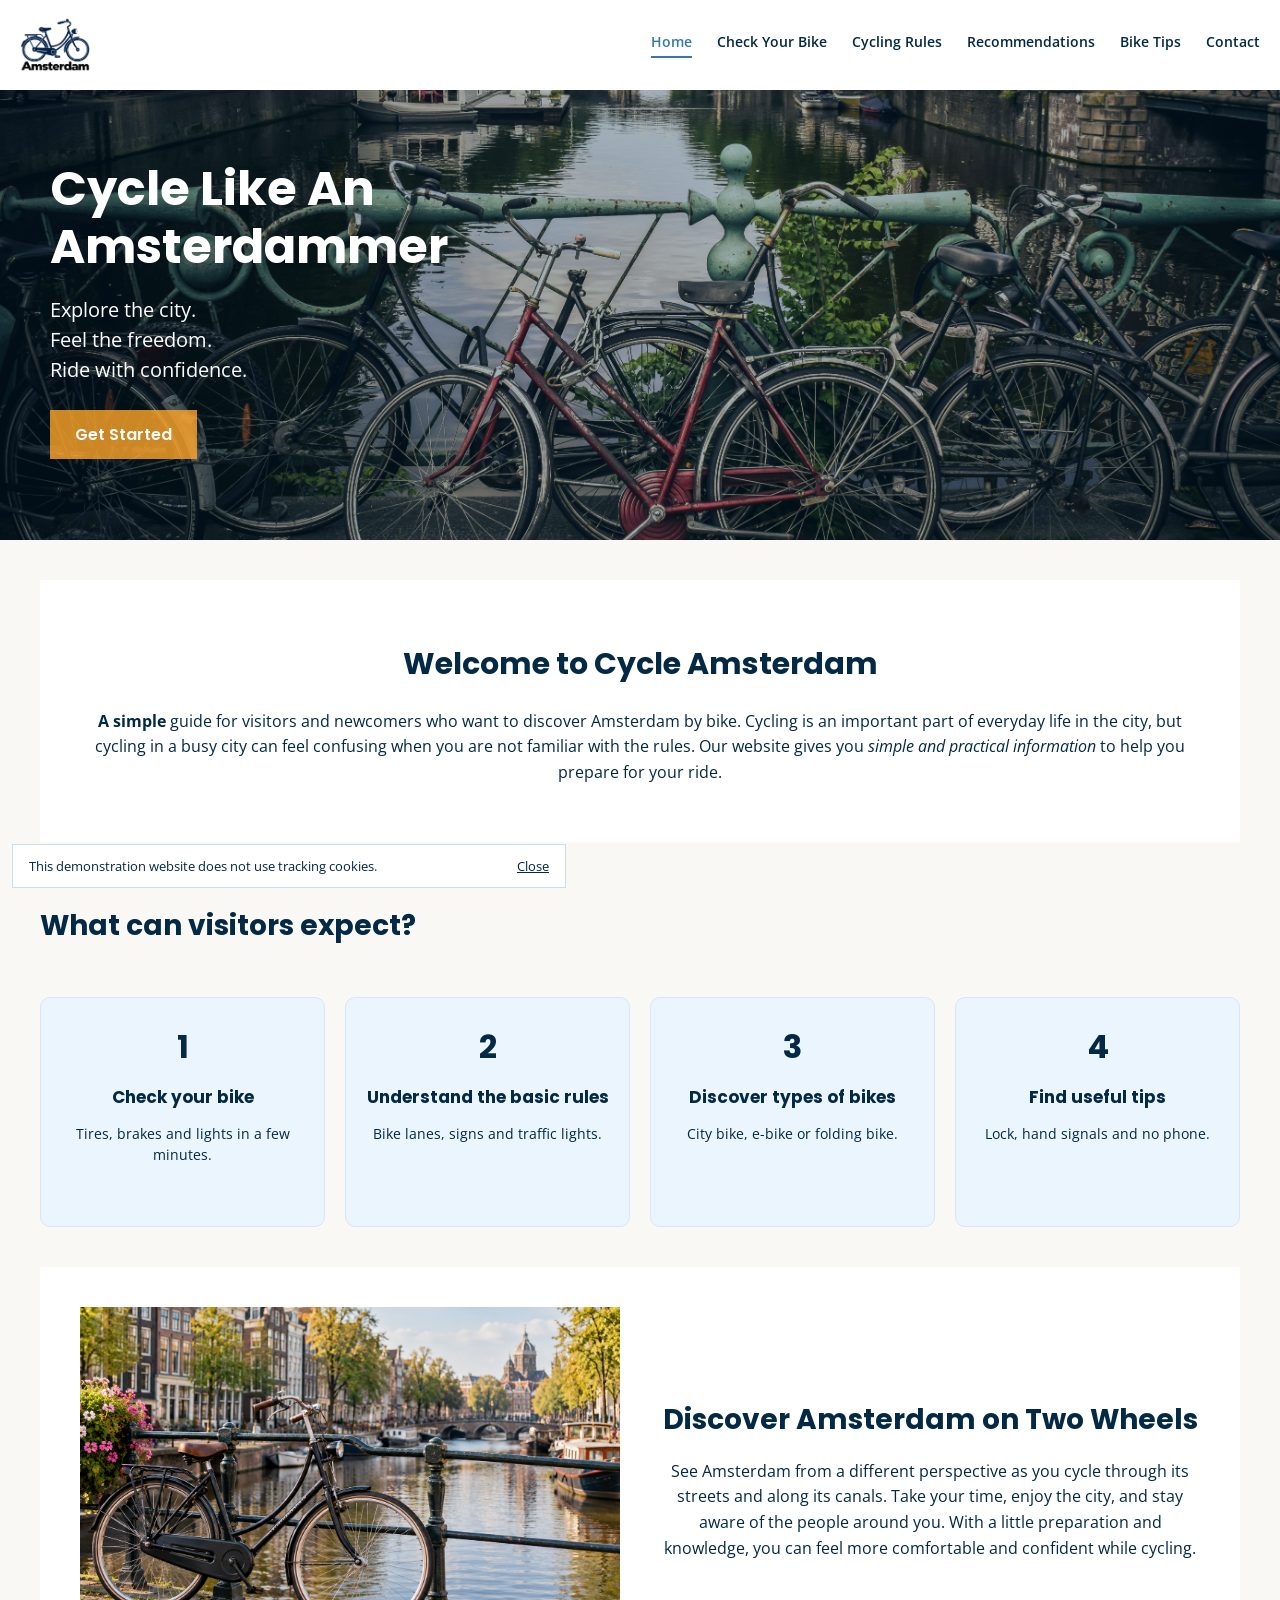
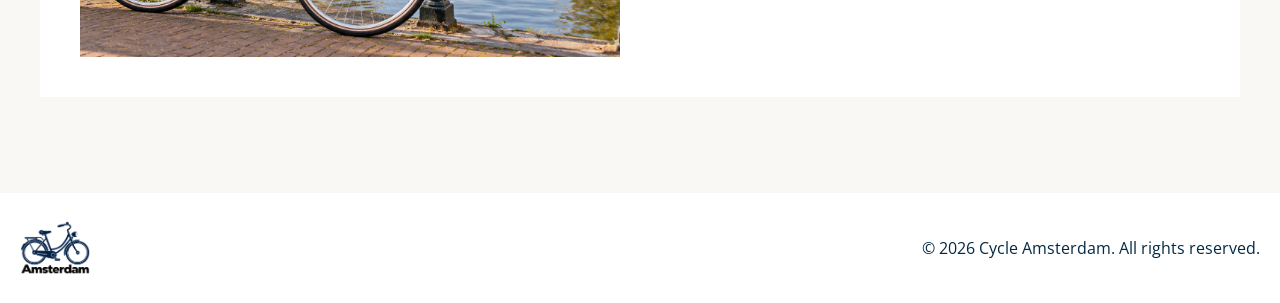
==== index.html @ a6def0d4 "update" ====
<!DOCTYPE html>
<html lang="en">

<head>
	<meta charset="UTF-8">
	<meta name="viewport" content="width=device-width, initial-scale=1.0">

	<title>Home | Cycle Amsterdam</title>

	<meta name="description"
		content="Explore Amsterdam by bicycle with practical tips, safety rules, bike checks and recommendations for visitors and newcomers.">
	<meta name="keywords" content="Amsterdam, cycling, bicycles, safety, travel">
	<meta name="author" content="Marwan Alhatrashi">

	<link rel="icon" type="image/png" href="img/Logo.png">
	<link rel="stylesheet" type="text/css" href="css/style.css">

	<link rel="stylesheet" type="text/css"
		href="https://fonts.googleapis.com/css2?family=Poppins:wght@400;500;600;700&amp;display=swap">

	<link rel="stylesheet" type="text/css"
		href="https://fonts.googleapis.com/css2?family=Open+Sans:wght@400;500;600;700&amp;display=swap">
</head>

<body>

	<header>

		<a id="logo" href="index.html">
			<img src="img/Logo.png" alt="Bicycle logo" title="Cycle Amsterdam">
		</a>

		<nav>
			<a href="index.html" class="active">Home</a>
			<a href="check-your-bike.html">Check Your Bike</a>
			<a href="cycling-rules.html">Cycling Rules</a>
			<a href="recommendations.html">Recommendations</a>
			<a href="bike-tips.html">Bike Tips</a>
			<a href="contact.html">Contact</a>
		</nav>

		<details id="mobile-menu">

			<summary>&#9776;</summary>

			<nav id="mobile-links">
				<a href="index.html" class="active">Home</a>
				<a href="check-your-bike.html">Check Your Bike</a>
				<a href="cycling-rules.html">Cycling Rules</a>
				<a href="recommendations.html">Recommendations</a>
				<a href="bike-tips.html">Bike Tips</a>
				<a href="contact.html">Contact</a>
			</nav>

		</details>

	</header>


	<main>

		<section id="hero">

			<img src="img/home-banner.jpg" alt="Bikes parked along an Amsterdam canal" title="Cycling in Amsterdam">

			<h1>Cycle Like An Amsterdammer</h1>

			<p>Explore the city.</p>
			<p>Feel the freedom.</p>
			<p>Ride with confidence.</p>

			<a href="check-your-bike.html" class="button">
				Get Started
			</a>

		</section>


		<section id="welcome">

			<h2>Welcome to Cycle Amsterdam</h2>

			<p>
				<strong>A simple</strong> guide for visitors and newcomers who want to discover
				Amsterdam by bike. Cycling is an important part of everyday life
				in the city, but cycling in a busy city can feel confusing when
				you are not familiar with the rules. Our website gives you
				<em>simple and practical information</em> to help you prepare
				for your ride.
			</p>

		</section>


		<section id="info">

			<h2>What can visitors expect?</h2>

			<article id="box1">

				<p class="num">1</p>

				<h3>Check your bike</h3>

				<p class="description">
					Tires, brakes and lights in a few minutes.
				</p>

			</article>


			<article id="box2">

				<p class="num">2</p>

				<h3>Understand the basic rules</h3>

				<p class="description">
					Bike lanes, signs and traffic lights.
				</p>

			</article>


			<article id="box3">

				<p class="num">3</p>

				<h3>Discover types of bikes</h3>

				<p class="description">
					City bike, e-bike or folding bike.
				</p>

			</article>


			<article id="box4">

				<p class="num">4</p>

				<h3>Find useful tips</h3>

				<p class="description">
					Lock, hand signals and no phone.
				</p>

			</article>

		</section>


		<figure id="discover">

			<img src="img/home2.png" alt="A bicycle parked near an Amsterdam canal"
				title="Discover Amsterdam on Two Wheels">

			<figcaption>

				<h2>Discover Amsterdam on Two Wheels</h2>

				<p>
					See Amsterdam from a different perspective as you
					cycle through its streets and along its canals.
					Take your time, enjoy the city, and stay aware of
					the people around you. With a little preparation
					and knowledge, you can feel more comfortable and
					confident while cycling.
				</p>

			</figcaption>

		</figure>

	</main>


	<aside id="cookie-message">

		<a href="#cookie-message">Close</a>

		<p>
			This demonstration website does not use tracking cookies.
		</p>

	</aside>


	<footer>

		<img src="img/Logo.png" alt="Cycle Amsterdam logo" title="Cycle Amsterdam">

		<p>
			&copy; 2026 Cycle Amsterdam. All rights reserved.
		</p>

	</footer>

</body>

</html>
---- css/style.css ----
/* General Styles */

body {
    background-color: #FAF8F4;
    margin: 0;
    padding: 0;
    color: #032944;
    font-family: 'Open Sans', sans-serif;
}

header {
    display: flex;
    justify-content: space-between;
    align-items: center;
    background-color: white;
    padding: 10px 20px;
    margin: 0;
    position: relative;
}

#logo {
    display: flex;
    align-items: center;
    text-decoration: none;
}

#logo img {
    width: 70px;
    height: 70px;
    object-fit: contain;
}

nav {
    display: flex;
    gap: 25px;
}

nav a {
    text-decoration: none;
    color: #032944;
    font-family: 'Open Sans', sans-serif;
    font-size: 14px;
    font-weight: 600;
}

nav a:hover {
    color: #3579A8;
}

nav a.active,
#mobile-links a.active {
    color: #3579A8;
    border-bottom: 2px solid #3579A8;
    padding-bottom: 5px;
}

nav a:active {
    color: #3579A8;
}

#mobile-menu {
    display: none;
}


/* Home Page */

#hero {
    position: relative;
    height: 450px;
    padding: 0;
    background-color: #032944;
    color: white;
    margin-top: 0;
}

#hero img {
    position: absolute;
    top: 0;
    left: 0;
    width: 100%;
    height: 100%;
    object-fit: cover;
    object-position: center 79%;
    opacity: 0.65;
}

#hero h1 {
    position: relative;
    padding-top: 70px;
    padding-left: 50px;
    margin: 0;
    color: white;
    text-align: left;
    font-family: 'Poppins', sans-serif;
    font-weight: 700;
    font-size: 48px;
    line-height: 120%;
    max-width: 550px;
}

#hero p {
    position: relative;
    padding-left: 50px;
    color: white;
    text-align: left;
    font-family: 'Open Sans', sans-serif;
    font-size: 20px;
    font-weight: 400;
    line-height: 150%;
    margin: 0;
}

#hero p:first-of-type {
    margin-top: 20px;
}

.button {
    position: relative;
    display: inline-block;
    background-color: #FFA629CC;
    color: white;
    text-decoration: none;
    padding: 12px 25px;
    margin-left: 50px;
    margin-top: 25px;
    font-family: 'Poppins', sans-serif;
    font-size: 16px;
    font-weight: 600;
}

.button:hover {
    background-color: #032944;
}

#welcome {
    background-color: white;
    margin: 40px;
    padding: 40px;
}

#welcome h2 {
    color: #032944;
    text-align: center;
    font-family: 'Poppins', sans-serif;
    font-weight: 700;
    font-size: 30px;
    line-height: 130%;
}

#welcome p {
    color: #032944;
    text-align: center;
    font-family: 'Open Sans', sans-serif;
    font-weight: 400;
    font-size: 16px;
    line-height: 160%;
}

#welcome p::first-letter {
    font-weight: 700;
}

#info {
    display: grid;
    grid-template-columns: 1fr 1fr 1fr 1fr;
    gap: 20px;
    margin: 40px;
}

#info h2 {
    grid-column: 1 / 5;
    color: #032944;
    text-align: left;
    font-family: 'Poppins', sans-serif;
    font-size: 28px;
    font-weight: 700;
    margin-bottom: 30px;
}

#box1,
#box2,
#box3,
#box4 {
    background-color: #EAF5FD;
    padding: 25px 20px;
    min-height: 230px;
    box-sizing: border-box;
    text-align: center;
    border-radius: 10px;
}

#info > article {
    border-color: #d3e8f5;
    border-style: solid;
    border-width: 1px;
}

.num {
    color: #032944;
    font-family: 'Poppins', sans-serif;
    font-size: 32px;
    font-weight: 700;
    margin: 0 0 15px 0;
}

#box1 h3,
#box2 h3,
#box3 h3,
#box4 h3 {
    color: #032944;
    font-family: 'Poppins', sans-serif;
    font-size: 17px;
    font-weight: 700;
    line-height: 130%;
    margin: 0 0 15px 0;
}

.description {
    color: #032944;
    font-family: 'Open Sans', sans-serif;
    font-size: 14px;
    font-weight: 400;
    line-height: 150%;
    margin: 0;
}

#discover {
    display: grid;
    grid-template-columns: 1fr 1fr;
    align-items: center;
    gap: 40px;
    background-color: white;
    margin: 40px;
    padding: 40px;
    box-sizing: border-box;
}

#discover img {
    display: block;
    width: 100%;
    height: 350px;
    object-fit: cover;
    object-position: center bottom;
}

#discover h2 {
    color: #032944;
    font-size: 28px;
    font-weight: 700;
    font-family: 'Poppins', sans-serif;
    line-height: 130%;
    text-align: center;
    margin: 0 0 20px 0;
}

#discover p {
    color: #032944;
    font-size: 16px;
    font-weight: 400;
    font-family: 'Open Sans', sans-serif;
    line-height: 160%;
    margin: 0;
    text-align: center;
}


/* Check Your Bike */

#intro {
    background-color: #FAF8F4;
    margin: 0;
    padding: 0;
}

#intro img {
    display: block;
    width: 100%;
    height: 400px;
    object-fit: cover;
    object-position: center 65%;
}

#intro h1 {
    color: #032944;
    font-family: 'Poppins', sans-serif;
    font-size: 32px;
    font-weight: 700;
    margin: 20px 20px 10px 20px;
    text-align: center;
}

#intro p {
    color: #032944;
    font-family: 'Open Sans', sans-serif;
    font-size: 16px;
    line-height: 160%;
    margin: 0 20px;
    text-align: center;
}


/* Tires, Brakes and Lights */

#tires,
#brakes,
#lights {
    display: grid;
    grid-template-columns: 300px 1fr;
    column-gap: 20px;
    row-gap: 8px;
    align-content: center;
    background-color: #EAF5FD;
    margin: 15px 40px;
    padding: 15px;
    border-radius: 8px;
}

#tires img,
#brakes img,
#lights img {
    grid-column: 1;
    grid-row: 1 / 3;
    display: block;
    width: 100%;
    height: 180px;
    object-fit: cover;
    object-position: center;
    border-radius: 6px;
}

#tires h2,
#brakes h2,
#lights h2 {
    grid-column: 2;
    grid-row: 1;
    align-self: end;
    color: #032944;
    font-family: 'Poppins', sans-serif;
    font-size: 22px;
    font-weight: 700;
    margin: 0;
    text-align: center;
}

#tires p,
#brakes p,
#lights p {
    grid-column: 2;
    grid-row: 2;
    align-self: start;
    color: #032944;
    font-family: 'Open Sans', sans-serif;
    font-size: 15px;
    line-height: 150%;
    margin: 0;
    text-align: center;
}


/* Safety Reminder */

#safety-note {
    background-color: #EAF5FD;
    margin: 25px 40px 40px;
    padding: 20px;
    border-color: #c9dfed;
    border-style: solid;
    border-width: 1px;
    border-radius: 8px;
}

#safety-note h2 {
    font-family: 'Poppins', sans-serif;
    font-size: 22px;
    margin-top: 0;
    text-transform: uppercase;
}

#safety-note p {
    text-indent: 16px;
    letter-spacing: 0.16px;
    word-spacing: 0.8px;
    line-height: 1.6;
}

#safety-note ul {
    padding-left: 30px;
    margin-bottom: 0;
    line-height: 1.7;
}


/* Cycling Rules */

#rules-banner {
    display: block;
    width: 100%;
    height: 400px;
    object-fit: cover;
    object-position: center;
}

#rules-intro {
    display: grid;
    grid-template-columns: 1fr 1fr 1fr;
    gap: 40px;
    margin: 40px;
}

#rules-intro h1 {
    grid-column: 1 / 4;
    color: #032944;
    font-family: 'Poppins', sans-serif;
    font-size: 32px;
    font-weight: 700;
    margin: 0 0 10px 0;
    text-align: center;
}

#rules-intro > p {
    grid-column: 1 / 4;
    color: #032944;
    font-family: 'Open Sans', sans-serif;
    font-size: 16px;
    font-weight: 400;
    line-height: 160%;
    margin: 0;
    text-align: center;
}

#bike-lane,
#traffic-signs,
#traffic-light {
    text-align: center;
}

#bike-lane img,
#traffic-signs img,
#traffic-light img {
    display: block;
    width: 170px;
    height: 170px;
    object-fit: cover;
    border-radius: 50%;
    margin: 0 auto 20px auto;
}

#bike-lane h2,
#traffic-signs h2,
#traffic-light h2 {
    color: #032944;
    font-family: 'Poppins', sans-serif;
    font-size: 22px;
    font-weight: 700;
    margin: 0 0 15px 0;
}

#bike-lane p,
#traffic-signs p,
#traffic-light p {
    color: #032944;
    font-family: 'Open Sans', sans-serif;
    font-size: 15px;
    font-weight: 400;
    line-height: 160%;
    text-align: center;
    margin: 0;
}


/* Recommendations */

#recommendations-banner {
    display: block;
    width: 100%;
    height: 400px;
    object-fit: cover;
    object-position: center 80%;
}

#recommendations-intro {
    display: grid;
    grid-template-columns: 1fr 1fr 1fr;
    gap: 25px;
    margin: 40px;
}

#recommendations-intro h1 {
    grid-column: 1 / 4;
    color: #032944;
    font-family: 'Poppins', sans-serif;
    font-size: 32px;
    font-weight: 700;
    text-align: center;
    margin: 0 0 10px 0;
}

#recommendations-intro > p {
    grid-column: 1 / 4;
    color: #032944;
    font-family: 'Open Sans', sans-serif;
    font-size: 16px;
    line-height: 160%;
    text-align: center;
    margin: 0;
}

#city-bike,
#e-bike,
#folding-bike {
    background-color: #EAF5FD;
    padding: 15px;
    border-radius: 8px;
}

#city-bike img,
#e-bike img,
#folding-bike img {
    display: block;
    width: 100%;
    height: 200px;
    object-fit: cover;
    border-radius: 6px;
}

#city-bike h2,
#e-bike h2,
#folding-bike h2 {
    color: #032944;
    font-family: 'Poppins', sans-serif;
    font-size: 22px;
    font-weight: 700;
    text-align: center;
    margin: 15px 0 10px 0;
}

#city-bike p,
#e-bike p,
#folding-bike p {
    color: #032944;
    font-family: 'Open Sans', sans-serif;
    font-size: 15px;
    font-weight: 400;
    line-height: 160%;
    text-align: center;
    margin: 0;
}


/* Bike Tips */

#tips-banner {
    display: block;
    width: 100%;
    height: 400px;
    object-fit: cover;
    object-position: center 80%;
}

#tips-intro {
    display: grid;
    grid-template-columns: 1fr 1fr 1fr;
    gap: 25px;
    margin: 40px;
}

#tips-intro h1 {
    grid-column: 1 / 4;
    color: #032944;
    font-family: 'Poppins', sans-serif;
    font-size: 32px;
    font-weight: 700;
    text-align: center;
    margin: 0 0 10px 0;
}

#tips-intro > p {
    grid-column: 1 / 4;
    color: #032944;
    font-family: 'Open Sans', sans-serif;
    font-size: 16px;
    line-height: 160%;
    text-align: center;
    margin: 0;
}

#bike-lock,
#hand-signals,
#no-phone {
    background-color: #EAF5FD;
    padding: 15px;
    border-radius: 8px;
}

#bike-lock img,
#hand-signals img,
#no-phone img {
    display: block;
    width: 100%;
    height: 200px;
    object-fit: cover;
    border-radius: 6px;
}

#bike-lock h2,
#hand-signals h2,
#no-phone h2 {
    color: #032944;
    font-family: 'Poppins', sans-serif;
    font-size: 22px;
    font-weight: 700;
    text-align: center;
    margin: 15px 0 10px 0;
}

#bike-lock p,
#hand-signals p,
#no-phone p {
    color: #032944;
    font-family: 'Open Sans', sans-serif;
    font-size: 15px;
    font-weight: 400;
    line-height: 160%;
    text-align: center;
    margin: 0;
}


/* Contact */

#contact-banner {
    display: block;
    width: 100%;
    height: 400px;
    object-fit: cover;
    object-position: center 80%;
}

#contact-section {
    display: grid;
    grid-template-columns: minmax(0, 1fr) minmax(0, 1fr);
    grid-template-rows: max-content 1fr;
    align-items: start;
    column-gap: 40px;
    margin: 40px;
}

#contact-section h1 {
    grid-column: 1;
    grid-row: 1;
    color: #032944;
    font-family: 'Poppins', sans-serif;
    font-size: 32px;
    font-weight: 700;
    line-height: 130%;
    margin: 0 0 20px 0;
}

#contact-section > p {
    grid-column: 1;
    grid-row: 2;
    color: #032944;
    font-family: 'Open Sans', sans-serif;
    font-size: 16px;
    font-weight: 400;
    line-height: 160%;
    margin: 0;
}

#contact-form {
    grid-column: 2;
    grid-row: 1 / 3;
    min-width: 0;
    background-color: #EAF5FD;
    padding: 30px;
    border-radius: 10px;
    display: flex;
    flex-direction: column;
    gap: 10px;
}

#contact-form h2 {
    color: #032944;
    font-family: 'Poppins', sans-serif;
    font-size: 20px;
    font-weight: 600;
    margin: 0 0 12px 0;
}

#contact-form label {
    color: #032944;
    font-family: 'Open Sans', sans-serif;
    font-size: 15px;
    font-weight: 600;
}

#contact-form input,
#contact-form textarea {
    width: 100%;
    padding: 12px;
    background-color: white;
    border-color: #032944;
    border-style: solid;
    border-width: 1px;
    border-radius: 5px;
    box-sizing: border-box;
    font-family: 'Open Sans', sans-serif;
    font-size: 15px;
}

#contact-form textarea {
    height: 120px;
}

#contact-form input.send-button {
    display: block;
    width: 100%;
    box-sizing: border-box;
    background-color: #032944;
    color: white;
    font-family: 'Poppins', sans-serif;
    font-size: 16px;
    font-weight: 600;
    padding: 12px;
    border: none;
    border-radius: 5px;
    margin-top: 10px;
}

#contact-form input.send-button:hover {
    background-color: #FFA629;
    color: #032944;
}


/* Thank You Message */

#thank-you {
    display: none;
    position: fixed;
    top: 0;
    left: 0;
    width: 100%;
    height: 100%;
    background-color: transparent;
    align-items: center;
    justify-content: center;
    z-index: 100;
}

#thank-you:target {
    display: flex;
}

.popup {
    background-color: white;
    padding: 30px;
    width: 350px;
    max-width: 85%;
    text-align: center;
    border-radius: 10px;
    box-sizing: border-box;
    border-color: #ccddea;
    border-style: solid;
    border-width: 1px;
}

.popup h2 {
    color: #032944;
    font-family: 'Poppins', sans-serif;
    font-size: 24px;
}

.popup p {
    color: #032944;
    font-family: 'Open Sans', sans-serif;
    font-size: 16px;
    line-height: 1.6;
}

.close-button {
    display: inline-block;
    background-color: #032944;
    color: white;
    padding: 10px 25px;
    text-decoration: none;
    border-radius: 5px;
    margin-top: 15px;
}

.close-button:hover {
    background-color: #FFA629;
    color: #032944;
}


/* Footer */

footer {
    display: flex;
    align-items: center;
    justify-content: space-between;
    background-color: white;
    padding: 20px;
}

footer img {
    width: 70px;
    height: 70px;
    object-fit: contain;
}

footer p {
    color: #032944;
    font-family: 'Open Sans', sans-serif;
    font-size: 16px;
    font-weight: 400;
    text-align: right;
    margin: 0;
}


/* Cookie Message */

#cookie-message {
    position: sticky;
    bottom: 12px;
    max-width: 520px;
    margin: 12px;
    z-index: 9999;
    padding: 12px 16px;
    border-color: #ccddea;
    border-style: solid;
    border-width: 1px;
    background-color: white;
    font-size: 13px;
}

#cookie-message p {
    margin: 0;
}

#cookie-message a {
    float: right;
    color: #032944;
    margin-left: 15px;
}

#cookie-message:target {
    display: none;
}


/* Mobile Responsive */

@media screen and (max-width: 768px) {

    body {
        margin: 0;
        padding: 0;
    }

    header {
        display: flex;
        flex-direction: row;
        justify-content: space-between;
        align-items: center;
        padding: 10px 20px;
        gap: 0;
        position: relative;
    }

    #logo {
        display: flex;
        align-items: center;
    }

    #logo img {
        width: 50px;
        height: 50px;
    }

    nav {
        display: none;
    }

    #mobile-menu {
        display: block;
    }

    #mobile-menu summary {
        font-size: 28px;
        color: #032944;
        list-style: none;
    }

    #mobile-links {
        display: block;
        position: absolute;
        top: 100%;
        left: 0;
        width: 100%;
        background-color: white;
        padding: 30px 0;
        text-align: center;
        box-sizing: border-box;
        z-index: 10;
    }

    #mobile-links a {
        display: block;
        color: #032944;
        background-color: white;
        text-decoration: none;
        font-family: 'Open Sans', sans-serif;
        font-size: 16px;
        padding: 15px;
    }

    #mobile-links a:hover,
    #mobile-links a.active {
        color: #3579A8;
    }


    /* Home - Mobile */

    #hero {
        height: 300px;
    }

    #hero h1 {
        font-size: 32px;
        padding-top: 40px;
        padding-left: 20px;
        max-width: 300px;
    }

    #hero p {
        font-size: 16px;
        padding-left: 20px;
        padding-right: 20px;
    }

    .button {
        margin-left: 20px;
        font-size: 14px;
        padding: 10px 18px;
    }

    #welcome {
        margin: 20px;
        padding: 20px;
    }

    #welcome h2 {
        font-size: 24px;
    }

    #welcome p {
        font-size: 15px;
    }

    #info {
        grid-template-columns: 1fr;
        gap: 15px;
        margin: 20px;
    }

    #info h2 {
        grid-column: 1;
        font-size: 24px;
        text-align: center;
    }

    #box1,
    #box2,
    #box3,
    #box4 {
        min-height: 0;
        padding: 20px;
    }

    #discover {
        grid-template-columns: 1fr;
        gap: 20px;
        margin: 20px;
        padding: 20px;
    }

    #discover img {
        height: 220px;
    }

    #discover h2 {
        font-size: 24px;
    }

    #discover p {
        font-size: 15px;
    }


    /* Check Your Bike - Mobile */

    #intro img {
        height: 180px;
    }

    #intro h1 {
        font-size: 26px;
    }

    #intro p {
        font-size: 15px;
    }

    #tires,
    #brakes,
    #lights {
        grid-template-columns: 1fr;
        gap: 15px;
        margin: 20px;
        padding: 15px;
    }

    #tires img,
    #brakes img,
    #lights img {
        grid-column: 1;
        grid-row: 1;
        height: 180px;
    }

    #tires h2,
    #brakes h2,
    #lights h2 {
        grid-column: 1;
        grid-row: 2;
        font-size: 20px;
    }

    #tires p,
    #brakes p,
    #lights p {
        grid-column: 1;
        grid-row: 3;
    }

    #safety-note {
        margin: 20px;
    }


    /* Cycling Rules - Mobile */

    #rules-banner {
        height: 180px;
    }

    #rules-intro {
        grid-template-columns: 1fr;
        gap: 30px;
        margin: 20px;
    }

    #rules-intro h1 {
        grid-column: 1;
        font-size: 26px;
    }

    #rules-intro > p {
        grid-column: 1;
    }

    #bike-lane img,
    #traffic-signs img,
    #traffic-light img {
        width: 150px;
        height: 150px;
    }

    #bike-lane h2,
    #traffic-signs h2,
    #traffic-light h2 {
        font-size: 20px;
    }


    /* Recommendations - Mobile */

    #recommendations-banner {
        height: 180px;
    }

    #recommendations-intro {
        grid-template-columns: 1fr;
        gap: 20px;
        margin: 20px;
    }

    #recommendations-intro h1 {
        grid-column: 1;
        font-size: 26px;
    }

    #recommendations-intro > p {
        grid-column: 1;
    }

    #city-bike img,
    #e-bike img,
    #folding-bike img {
        height: 200px;
    }

    #city-bike h2,
    #e-bike h2,
    #folding-bike h2 {
        font-size: 20px;
    }


    /* Bike Tips - Mobile */

    #tips-banner {
        height: 180px;
    }

    #tips-intro {
        grid-template-columns: 1fr;
        gap: 20px;
        margin: 20px;
    }

    #tips-intro h1 {
        grid-column: 1;
        font-size: 26px;
    }

    #tips-intro > p {
        grid-column: 1;
    }

    #bike-lock img,
    #hand-signals img,
    #no-phone img {
        height: 200px;
    }

    #bike-lock h2,
    #hand-signals h2,
    #no-phone h2 {
        font-size: 20px;
    }


    /* Contact - Mobile */

    #contact-banner {
        height: 180px;
    }

    #contact-section {
        grid-template-columns: 1fr;
        grid-template-rows: auto;
        gap: 25px;
        margin: 20px;
    }

    #contact-section h1 {
        grid-column: 1;
        grid-row: auto;
        font-size: 26px;
        margin-bottom: 0;
    }

    #contact-section > p {
        grid-column: 1;
        grid-row: auto;
    }

    #contact-form {
        grid-column: 1;
        grid-row: auto;
        padding: 20px;
    }


    /* Footer - Mobile */

    footer {
        padding: 15px;
    }

    footer img {
        width: 60px;
        height: 60px;
    }

    footer p {
        font-size: 12px;
        text-align: right;
    }


    /* Cookie Message - Mobile */

    #cookie-message {
        max-width: none;
        margin: 8px;
        bottom: 8px;
    }

}


/* Desktop Responsive */

@media screen and (min-width: 769px) {

    #mobile-menu {
        display: none;
    }

    nav {
        display: flex;
    }

}
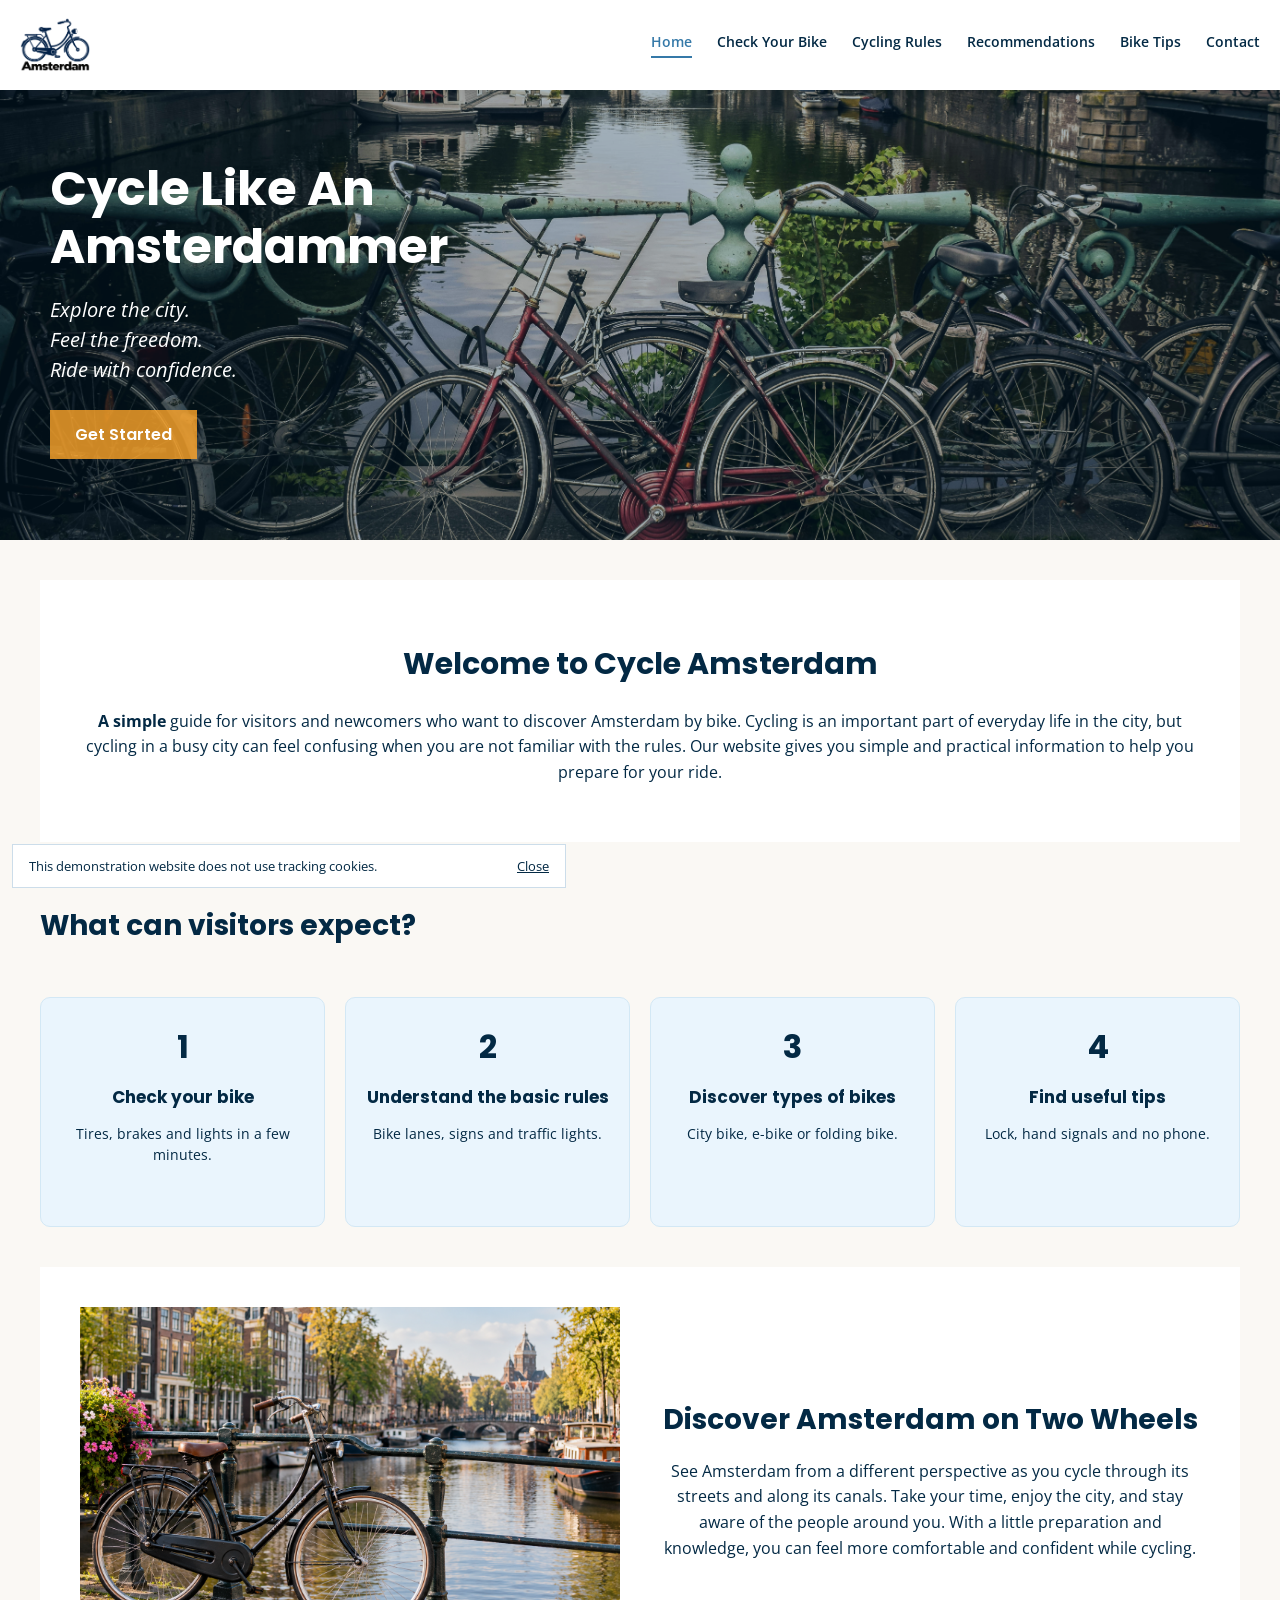
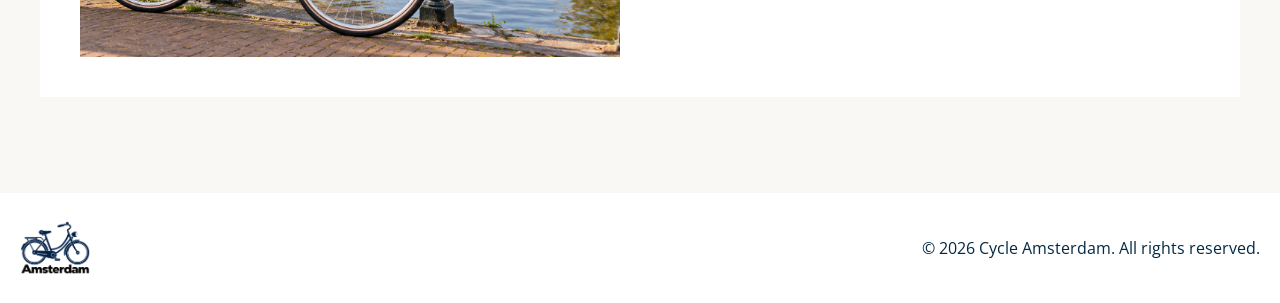
==== commit 4bda3123: "new update" ====
--- a/index.html
+++ b/index.html
@@ -65,9 +65,9 @@
 
 			<h1>Cycle Like An Amsterdammer</h1>
 
-			<p>Explore the city.</p>
-			<p>Feel the freedom.</p>
-			<p>Ride with confidence.</p>
+			<p><em>Explore the city.</em></p>
+			<p><em>Feel the freedom.</em></p>
+			<p><em>Ride with confidence.</em></p>
 
 			<a href="check-your-bike.html" class="button">
 				Get Started
@@ -85,7 +85,7 @@
 				Amsterdam by bike. Cycling is an important part of everyday life
 				in the city, but cycling in a busy city can feel confusing when
 				you are not familiar with the rules. Our website gives you
-				<em>simple and practical information</em> to help you prepare
+				simple and practical information to help you prepare
 				for your ride.
 			</p>
 
--- a/css/style.css
+++ b/css/style.css
@@ -144,7 +144,7 @@
     text-align: center;
     font-family: 'Poppins', sans-serif;
     font-weight: 700;
-    font-size: 30px;
+    font-size: 1.875em;
     line-height: 130%;
 }
 
@@ -190,7 +190,7 @@
     border-radius: 10px;
 }
 
-#info > article {
+#info>article {
     border-color: #d3e8f5;
     border-style: solid;
     border-width: 1px;
@@ -418,7 +418,7 @@
     text-align: center;
 }
 
-#rules-intro > p {
+#rules-intro>p {
     grid-column: 1 / 4;
     color: #032944;
     font-family: 'Open Sans', sans-serif;
@@ -496,7 +496,7 @@
     margin: 0 0 10px 0;
 }
 
-#recommendations-intro > p {
+#recommendations-intro>p {
     grid-column: 1 / 4;
     color: #032944;
     font-family: 'Open Sans', sans-serif;
@@ -575,7 +575,7 @@
     margin: 0 0 10px 0;
 }
 
-#tips-intro > p {
+#tips-intro>p {
     grid-column: 1 / 4;
     color: #032944;
     font-family: 'Open Sans', sans-serif;
@@ -657,7 +657,7 @@
     margin: 0 0 20px 0;
 }
 
-#contact-section > p {
+#contact-section>p {
     grid-column: 1;
     grid-row: 2;
     color: #032944;
@@ -1070,7 +1070,7 @@
         font-size: 26px;
     }
 
-    #rules-intro > p {
+    #rules-intro>p {
         grid-column: 1;
     }
 
@@ -1105,7 +1105,7 @@
         font-size: 26px;
     }
 
-    #recommendations-intro > p {
+    #recommendations-intro>p {
         grid-column: 1;
     }
 
@@ -1139,7 +1139,7 @@
         font-size: 26px;
     }
 
-    #tips-intro > p {
+    #tips-intro>p {
         grid-column: 1;
     }
 
@@ -1176,7 +1176,7 @@
         margin-bottom: 0;
     }
 
-    #contact-section > p {
+    #contact-section>p {
         grid-column: 1;
         grid-row: auto;
     }
